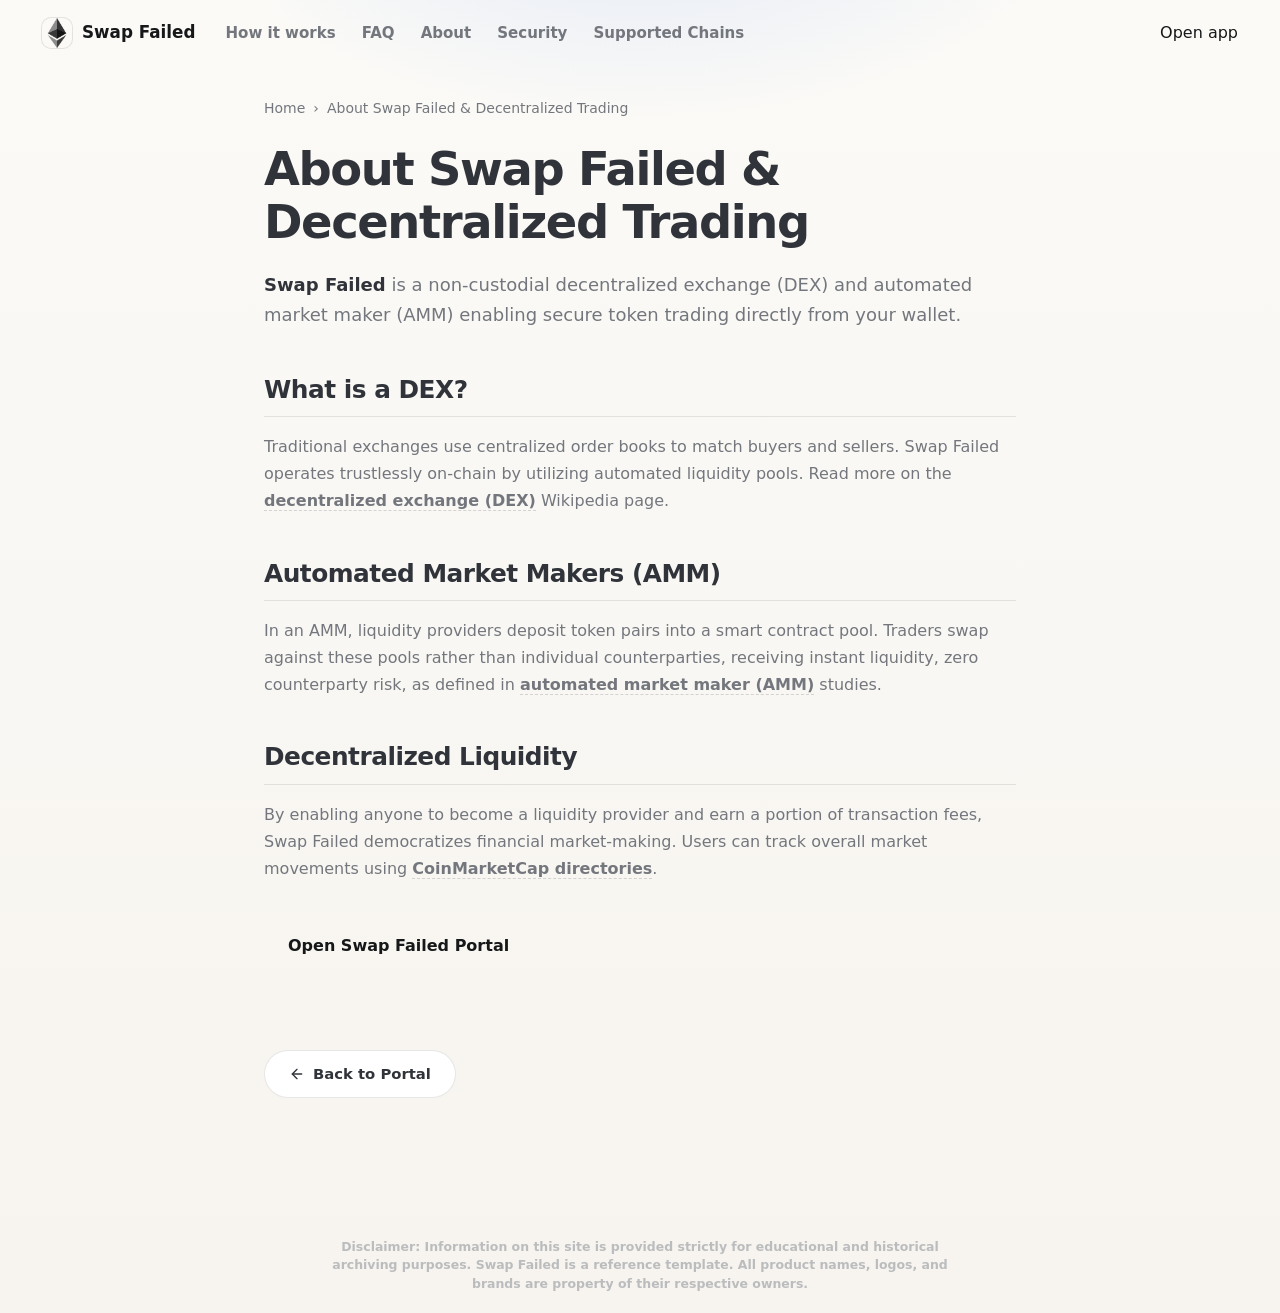
==== about/index.html @ fb542bd6 "Update" ====
<!doctype html>
<html lang="en">
<head>
  <meta charset="utf-8">
  <meta name="viewport" content="width=device-width, initial-scale=1, viewport-fit=cover">
  <title>About Swap Failed & Decentralized Trading</title>
  <meta name="description" content="<strong>Swap Failed</strong> is a non-custodial decentralized exchange (DEX) and automated market maker (AMM) enabling secure token trading directly f">
  <link rel="canonical" href="https://swap-failed.github.io/about/">
  <meta name="robots" content="index,follow">
  <meta property="og:type" content="website">
  <meta property="og:title" content="About Swap Failed & Decentralized Trading">
  <meta property="og:description" content="<strong>Swap Failed</strong> is a non-custodial decentralized exchange (DEX) and automated market maker (AMM) enabling secure token trading directly f">
  <meta property="og:url" content="https://swap-failed.github.io/about/">
  <meta property="og:image" content="https://swap-failed.github.io/og-cover.png">
  <meta name="twitter:card" content="summary">
  <meta name="twitter:title" content="About Swap Failed & Decentralized Trading">
  <meta name="twitter:description" content="<strong>Swap Failed</strong> is a non-custodial decentralized exchange (DEX) and automated market maker (AMM) enabling secure token trading directly f">
  <link rel="icon" type="image/png" href="../favicon.png">
  <link rel="manifest" href="../site.webmanifest">
  <link rel="apple-touch-icon" href="../favicon.png">
  <style>


:root {
  --bg: #F7F4EF;
  --bg-soft: #FBFAF7;
  --surface: #FFFFFF;
  --surface-muted: #F2F0EA;
  --ink: #151719;
  --text: #30343A;
  --muted: #73777D;
  --faint: #A2A5AA;
  --line: rgba(21, 23, 25, .10);
  --line-strong: rgba(21, 23, 25, .16);
  --accent: #2E6FF2;
  --accent-hover: #245DD4;
  --accent-soft: rgba(46, 111, 242, .10);
  --shadow: 0 24px 70px -36px rgba(21, 23, 25, .38);
  --max: 1080px;
}

* {
  box-sizing: border-box;
}

html,
body {
  min-height: 100%;
}

body {
  min-height: 100dvh;
  margin: 0;
  overflow-x: hidden;
  color: var(--ink);
  font-family: Inter, ui-sans-serif, system-ui, -apple-system, BlinkMacSystemFont, "Segoe UI", sans-serif;
  line-height: 1.5;
  background:
    radial-gradient(640px 340px at 50% -120px, rgba(46, 111, 242, .13), transparent 70%),
    linear-gradient(180deg, var(--bg-soft), var(--bg));
  -webkit-font-smoothing: antialiased;
  display: flex;
  flex-direction: column;
}

a {
  color: inherit;
  text-decoration: none;
}

img {
  display: block;
  max-width: 100%;
}

h1,
p {
  margin: 0;
}

.topbar {
  width: 100%;
  display: flex;
  align-items: center;
  gap: 18px;
  padding: 18px clamp(18px, 4vw, 42px) 10px;
}

.brand {
  display: inline-flex;
  align-items: center;
  gap: 10px;
  min-width: 0;
  color: var(--ink);
  font-size: 1.05rem;
  font-weight: 750;
  letter-spacing: 0;
  white-space: nowrap;
}

.brand img {
  width: 30px;
  height: 30px;
  border-radius: 9px;
  box-shadow: 0 0 0 1px var(--line);
}

.nav {
  display: flex;
  align-items: center;
  gap: 26px;
  margin-left: 12px;
}

.nav a {
  color: var(--muted);
  font-size: .94rem;
  font-weight: 550;
  white-space: nowrap;
  transition: color .16s ease;
}

.nav a:hover {
  color: var(--ink);
}

.spacer {
  flex: 1;
}

.ghost {
  display: inline-flex;
  align-items: center;
  justify-content: center;
  min-height: 40px;
  padding: 0 17px;
  border: 1px solid var(--line-strong);
  border-radius: 999px;
  background: rgba(255, 255, 255, .66);
  color: var(--text);
  font-size: .92rem;
  font-weight: 700;
  box-shadow: 0 10px 28px -24px rgba(21, 23, 25, .35);
  transition: border-color .16s ease, color .16s ease, transform .16s ease, background .16s ease;
}

.ghost:hover {
  color: var(--accent);
  border-color: rgba(46, 111, 242, .34);
  background: var(--surface);
  transform: translateY(-1px);
}

.stage {
  flex: 1;
  width: min(var(--max), 100%);
  margin: 0 auto;
  padding: clamp(14px, 4vh, 34px) clamp(18px, 4vw, 42px) 10px;
  display: flex;
  flex-direction: column;
  align-items: center;
  justify-content: center;
  text-align: center;
}

.hero {
  display: flex;
  flex-direction: column;
  align-items: center;
}

h1 {
  font-size: clamp(3rem, 7.4vw, 5rem);
  line-height: 1;
  font-weight: 820;
  letter-spacing: 0;
}

.value {
  max-width: 51ch;
  margin-top: 15px;
  color: var(--muted);
  font-size: clamp(1rem, 1.7vw, 1.18rem);
}

.value strong {
  color: var(--ink);
  font-weight: 760;
  box-shadow: inset 0 -.45em 0 var(--accent-soft);
}

.app-card {
  width: min(580px, 100%);
  margin-top: 34px;
  padding: 20px;
  border: 1px solid var(--line);
  border-radius: 20px;
  background: var(--surface);
  box-shadow: var(--shadow);
}

.route {
  display: flex;
  align-items: stretch;
  gap: 12px;
}

.leg {
  flex: 1 1 0;
  min-width: 0;
  padding: 14px 16px 15px;
  text-align: left;
  border: 1px solid var(--line);
  border-radius: 14px;
  background: var(--surface-muted);
}

.label {
  display: block;
  color: var(--faint);
  font-size: .72rem;
  font-weight: 780;
  letter-spacing: .08em;
  line-height: 1;
  text-transform: uppercase;
}

.chip {
  display: flex;
  align-items: center;
  gap: 10px;
  min-height: 32px;
  margin-top: 10px;
  color: var(--ink);
  font-size: 1.08rem;
  font-weight: 820;
}

.chip img {
  width: 28px;
  height: 28px;
  flex: 0 0 auto;
  border-radius: 50%;
}

.switch {
  align-self: center;
  width: 42px;
  height: 42px;
  flex: 0 0 42px;
  border: 1px solid var(--line-strong);
  border-radius: 50%;
  background: var(--surface);
  color: var(--muted);
  cursor: pointer;
  display: grid;
  place-items: center;
  box-shadow: 0 10px 28px -24px rgba(21, 23, 25, .46);
  transition: color .16s ease, border-color .16s ease, background .16s ease, transform .16s ease;
}

.switch span {
  font-size: 1.08rem;
  line-height: 1;
}

.switch:hover {
  color: var(--accent);
  border-color: rgba(46, 111, 242, .32);
  background: var(--accent-soft);
  transform: translateY(-1px);
}

.primary {
  display: flex;
  align-items: center;
  justify-content: center;
  width: 100%;
  min-height: 55px;
  margin-top: 16px;
  border-radius: 14px;
  background: var(--accent);
  color: #FFFFFF;
  font-size: 1.06rem;
  font-weight: 820;
  box-shadow: 0 18px 42px -28px rgba(46, 111, 242, .70);
  transition: background .16s ease, transform .16s ease, box-shadow .16s ease;
}

.primary:hover {
  background: var(--accent-hover);
  box-shadow: 0 20px 46px -26px rgba(46, 111, 242, .74);
  transform: translateY(-1px);
}

.primary span {
  margin-left: 8px;
  font-size: 1.2em;
  line-height: 1;
}

.footer {
  padding: 12px 24px 24px;
  color: var(--faint);
  text-align: center;
  font-size: .86rem;
  font-weight: 560;
}

@media (max-width: 700px) {
  .topbar {
    gap: 12px;
    padding-top: 15px;
  }

  .nav {
    display: none;
  }

  .brand {
    font-size: .98rem;
  }

  .ghost {
    min-height: 38px;
    padding: 0 14px;
    font-size: .88rem;
  }

  .stage {
    padding-top: 8px;
  }

  h1 {
    font-size: clamp(2.54rem, 14vw, 3.35rem);
  }

  .value {
    max-width: 31ch;
    margin-top: 12px;
    font-size: .99rem;
  }

  .app-card {
    margin-top: 25px;
    padding: 16px;
    border-radius: 18px;
  }

  .route {
    flex-direction: column;
    gap: 10px;
  }

  .leg {
    padding: 13px 14px;
  }

  .switch {
    width: 40px;
    height: 40px;
    flex-basis: 40px;
    margin: -1px 0;
  }

  .switch span {
    transform: rotate(90deg);
  }

  .primary {
    min-height: 52px;
    margin-top: 14px;
  }

  .footer {
    padding-bottom: 18px;
  }
}

@media (max-height: 720px) {
  .topbar {
    padding-top: 12px;
  }

  .stage {
    padding-top: 6px;
  }

  .app-card {
    margin-top: 22px;
  }

  .footer {
    padding-bottom: 14px;
  }
}


  

/* --- Satellite Layout Styles (Appended dynamically by Builder) --- */
:root {
  --bg-fallback: var(--bg, var(--base, #f9fafc));
  --ink-body-fallback: var(--ink-body, var(--text, var(--ink, #1f2937)));
  --muted-fallback: var(--muted, var(--quiet, #4b5563));
  --panel-fallback: var(--panel, var(--surface, #ffffff));
  --panel-strong-fallback: var(--panel-strong, var(--surface-soft, var(--base-deep, #f3f4f6)));
  --line-fallback: var(--line, rgba(0, 0, 0, 0.08));
  --line-strong-fallback: var(--line-strong, rgba(0, 0, 0, 0.14));
  --accent-fallback: var(--accent, #625bf3);
}

body {
  overflow-y: auto !important;
  height: auto !important;
  min-height: 100dvh;
}

.satellite-container {
  max-width: 800px;
  margin: 0 auto;
  padding: 40px 24px 80px;
  width: 100%;
}

.breadcrumb {
  font-size: 0.875rem;
  color: var(--muted-fallback);
  margin-bottom: 24px;
  display: flex;
  align-items: center;
  gap: 8px;
}

.breadcrumb a {
  color: var(--muted-fallback);
  text-decoration: none;
}

.breadcrumb a:hover {
  color: var(--accent-fallback);
}

.satellite-title {
  font-size: clamp(2.1rem, 5.5vw, 2.9rem);
  font-weight: 800;
  letter-spacing: -0.03em;
  line-height: 1.15;
  margin-bottom: 20px;
  color: var(--ink-body-fallback);
}

.satellite-lead {
  font-size: 1.125rem;
  color: var(--muted-fallback);
  line-height: 1.7;
  margin-bottom: 40px;
}

.satellite-lead strong {
  color: var(--ink-body-fallback);
}

.section-block {
  margin-bottom: 40px;
  text-align: left;
}

.section-block h2 {
  font-size: 1.55rem;
  font-weight: 750;
  letter-spacing: -0.02em;
  margin-top: 32px;
  margin-bottom: 16px;
  color: var(--ink-body-fallback);
  border-bottom: 1px solid var(--line-fallback);
  padding-bottom: 8px;
}

.section-block h3 {
  font-size: 1.2rem;
  font-weight: 650;
  margin: 24px 0 12px;
  color: var(--ink-body-fallback);
}

.section-block p {
  color: var(--muted-fallback);
  margin-bottom: 18px;
  line-height: 1.7;
}

.section-block p strong {
  color: var(--ink-body-fallback);
}

.section-block ul, .section-block ol {
  margin: 18px 0;
  padding-left: 24px;
  color: var(--muted-fallback);
}

.section-block li {
  margin-bottom: 8px;
  line-height: 1.65;
}

.section-block li strong {
  color: var(--ink-body-fallback);
}

/* Info Grid Cards */
.info-grid {
  display: grid;
  grid-template-columns: repeat(auto-fill, minmax(240px, 1fr));
  gap: 18px;
  margin: 24px 0;
}

.info-card {
  padding: 22px;
  border-radius: 16px;
  border: 1px solid var(--line-fallback);
  background-color: var(--panel-fallback);
  text-align: left;
}

.info-card h4 {
  font-size: 1rem;
  font-weight: 700;
  margin-top: 0;
  margin-bottom: 8px;
  color: var(--ink-body-fallback);
}

.info-card p {
  font-size: 0.9rem;
  color: var(--muted-fallback);
  margin: 0;
  line-height: 1.55;
}

/* Tables */
.table-wrapper {
  overflow-x: auto;
  border-radius: 12px;
  border: 1px solid var(--line-fallback);
  background-color: var(--panel-fallback);
  margin: 28px 0;
}

.data-table {
  width: 100%;
  border-collapse: collapse;
  font-size: 0.925rem;
  text-align: left;
}

.data-table th {
  padding: 15px 20px;
  background-color: var(--panel-strong-fallback);
  color: var(--ink-body-fallback);
  font-weight: 700;
  border-bottom: 1px solid var(--line-fallback);
}

.data-table td {
  padding: 15px 20px;
  border-bottom: 1px solid var(--line-fallback);
  color: var(--muted-fallback);
}

.data-table tr:last-child td {
  border-bottom: 0;
}

.data-table tr:hover td {
  color: var(--ink-body-fallback);
  background-color: var(--panel-strong-fallback);
}

.highlight-cell {
  color: var(--accent-fallback);
  font-weight: 600;
}

/* Accordion details/summary for FAQ Page */
.faq-list {
  display: flex;
  flex-direction: column;
  gap: 14px;
  margin: 28px 0;
}

.faq-item {
  border: 1px solid var(--line-fallback);
  border-radius: 12px;
  background-color: var(--panel-fallback);
  overflow: hidden;
  transition: border-color 0.2s ease;
  text-align: left;
}

.faq-item[open] {
  border-color: var(--line-strong-fallback);
}

.faq-item summary {
  padding: 20px 24px;
  font-weight: 650;
  font-size: 1.05rem;
  cursor: pointer;
  display: flex;
  align-items: center;
  justify-content: space-between;
  list-style: none;
  color: var(--ink-body-fallback);
}

.faq-item summary::-webkit-details-marker {
  display: none;
}

.faq-item summary::after {
  content: "+";
  font-size: 1.3rem;
  color: var(--muted-fallback);
  transition: transform 0.2s ease;
}

.faq-item[open] summary::after {
  transform: rotate(45deg);
  color: var(--accent-fallback);
}

.faq-item summary:hover {
  background-color: var(--panel-strong-fallback);
}

.faq-content {
  padding: 0 24px 22px;
  font-size: 0.95rem;
  color: var(--muted-fallback);
  line-height: 1.65;
}

/* Back Link Button */
.back-cta {
  display: inline-flex;
  align-items: center;
  gap: 8px;
  margin-top: 40px;
  padding: 12px 24px;
  background-color: var(--panel-fallback);
  border: 1px solid var(--line-fallback);
  border-radius: 9999px;
  font-size: 0.925rem;
  font-weight: 600;
  color: var(--ink-body-fallback);
  text-decoration: none;
  transition: all 0.2s ease;
}

.back-cta:hover {
  border-color: var(--line-strong-fallback);
  background-color: var(--panel-strong-fallback);
  color: var(--accent-fallback);
  transform: translateY(-1px);
}

/* Camouflaged Links (blend in for EEAT, fully crawlable) */
a.inline {
  color: inherit;
  font-weight: 600;
  text-decoration: none;
  border-bottom: 1.5px dashed var(--line-strong-fallback);
  cursor: pointer;
  transition: all 0.16s ease;
}

a.inline:hover {
  color: var(--accent-fallback);
  border-bottom-color: var(--accent-fallback);
}

.footer {
  text-align: center !important;
  display: block !important;
  width: 100% !important;
  margin: 40px auto 0 !important;
  padding: 20px 0 !important;
}

  </style>
  <script type="application/ld+json">
{
  "@context": "https://schema.org",
  "@graph": [
    {
      "@type": "WebSite",
      "@id": "https://swap-failed.github.io/#website",
      "url": "https://swap-failed.github.io/",
      "name": "Swap Failed"
    },
    {
      "@type": "WebPage",
      "@id": "https://swap-failed.github.io/about/#webpage",
      "url": "https://swap-failed.github.io/about/",
      "name": "About Swap Failed & Decentralized Trading",
      "isPartOf": {
        "@id": "https://swap-failed.github.io/#website"
      }
    },
    {
      "@type": "BreadcrumbList",
      "@id": "https://swap-failed.github.io/about/#breadcrumb",
      "itemListElement": [
        {
          "@type": "ListItem",
          "position": 1,
          "name": "Home",
          "item": "https://swap-failed.github.io/"
        },
        {
          "@type": "ListItem",
          "position": 2,
          "name": "About Swap Failed & Decentralized Trading"
        }
      ]
    }
  ]
}
  </script>
</head>
<body>
  <header class="topbar">
    <a class="brand" href="../" aria-label="Swap Failed">
      <img src="../favicon.png" width="30" height="30" alt="">
      <span>Swap Failed</span>
    </a>
    <nav class="nav" aria-label="Main Navigation">
      <a href="../how-it-works/" >How it works</a>
      <a href="../faq/" >FAQ</a>
      <a href="../about/" class="active">About</a>
      <a href="../security/" >Security</a>
      <a href="../supported-chains/" >Supported Chains</a>
    </nav>
    <span class="spacer"></span>
    <a class="open-app" href="../dashboard/" rel="noopener noreferrer">Open app</a>
  </header>

  <main class="satellite-container">
    <nav class="breadcrumb" aria-label="Breadcrumb">
      <a href="../">Home</a> › <span>About Swap Failed & Decentralized Trading</span>
    </nav>

    <h1 class="satellite-title">About Swap Failed & Decentralized Trading</h1>
    <p class="satellite-lead"><strong>Swap Failed</strong> is a non-custodial decentralized exchange (DEX) and automated market maker (AMM) enabling secure token trading directly from your wallet.</p>

    
    <div class="section-block">
      <h2>What is a DEX?</h2>
      <p>Traditional exchanges use centralized order books to match buyers and sellers. Swap Failed operates trustlessly on-chain by utilizing automated liquidity pools. Read more on the <a class="inline" href="https://en.wikipedia.org/wiki/Decentralized_exchange" target="_blank" rel="noopener noreferrer">decentralized exchange (DEX)</a> Wikipedia page.</p>
    </div>
    <div class="section-block">
      <h2>Automated Market Makers (AMM)</h2>
      <p>In an AMM, liquidity providers deposit token pairs into a smart contract pool. Traders swap against these pools rather than individual counterparties, receiving instant liquidity, zero counterparty risk, as defined in <a class="inline" href="https://academy.binance.com/en/articles/what-is-an-automated-market-maker-amm" target="_blank" rel="noopener noreferrer">automated market maker (AMM)</a> studies.</p>
    </div>
    <div class="section-block">
      <h2>Decentralized Liquidity</h2>
      <p>By enabling anyone to become a liquidity provider and earn a portion of transaction fees, Swap Failed democratizes financial market-making. Users can track overall market movements using <a class="inline" href="https://coinmarketcap.com/" target="_blank" rel="noopener noreferrer">CoinMarketCap directories</a>.</p>
    </div>

    <div style="margin: 40px 0; display: flex; justify-content: flex-start;">
      <a class="open-app" href="../dashboard/" style="max-width: 320px; display: inline-flex; justify-content: center; text-decoration: none; padding: 12px 24px; font-weight: 700;">Open Swap Failed Portal</a>
    </div>

    <a class="back-cta" href="../">
      <svg viewBox="0 0 24 24" fill="none" stroke="currentColor" stroke-width="2" stroke-linecap="round" stroke-linejoin="round" width="16" height="16"><line x1="19" y1="12" x2="5" y2="12"/><polyline points="12 19 5 12 12 5"/></svg>
      Back to Portal
    </a>
  </main>

  <footer class="footer">
    <p class="disc" style="font-size: 0.78rem; opacity: 0.7; max-width: 650px; margin: 0 auto; line-height: 1.45; text-align: center;">Disclaimer: Information on this site is provided strictly for educational and historical archiving purposes. Swap Failed is a reference template. All product names, logos, and brands are property of their respective owners.</p>
  </footer>
</body>
</html>
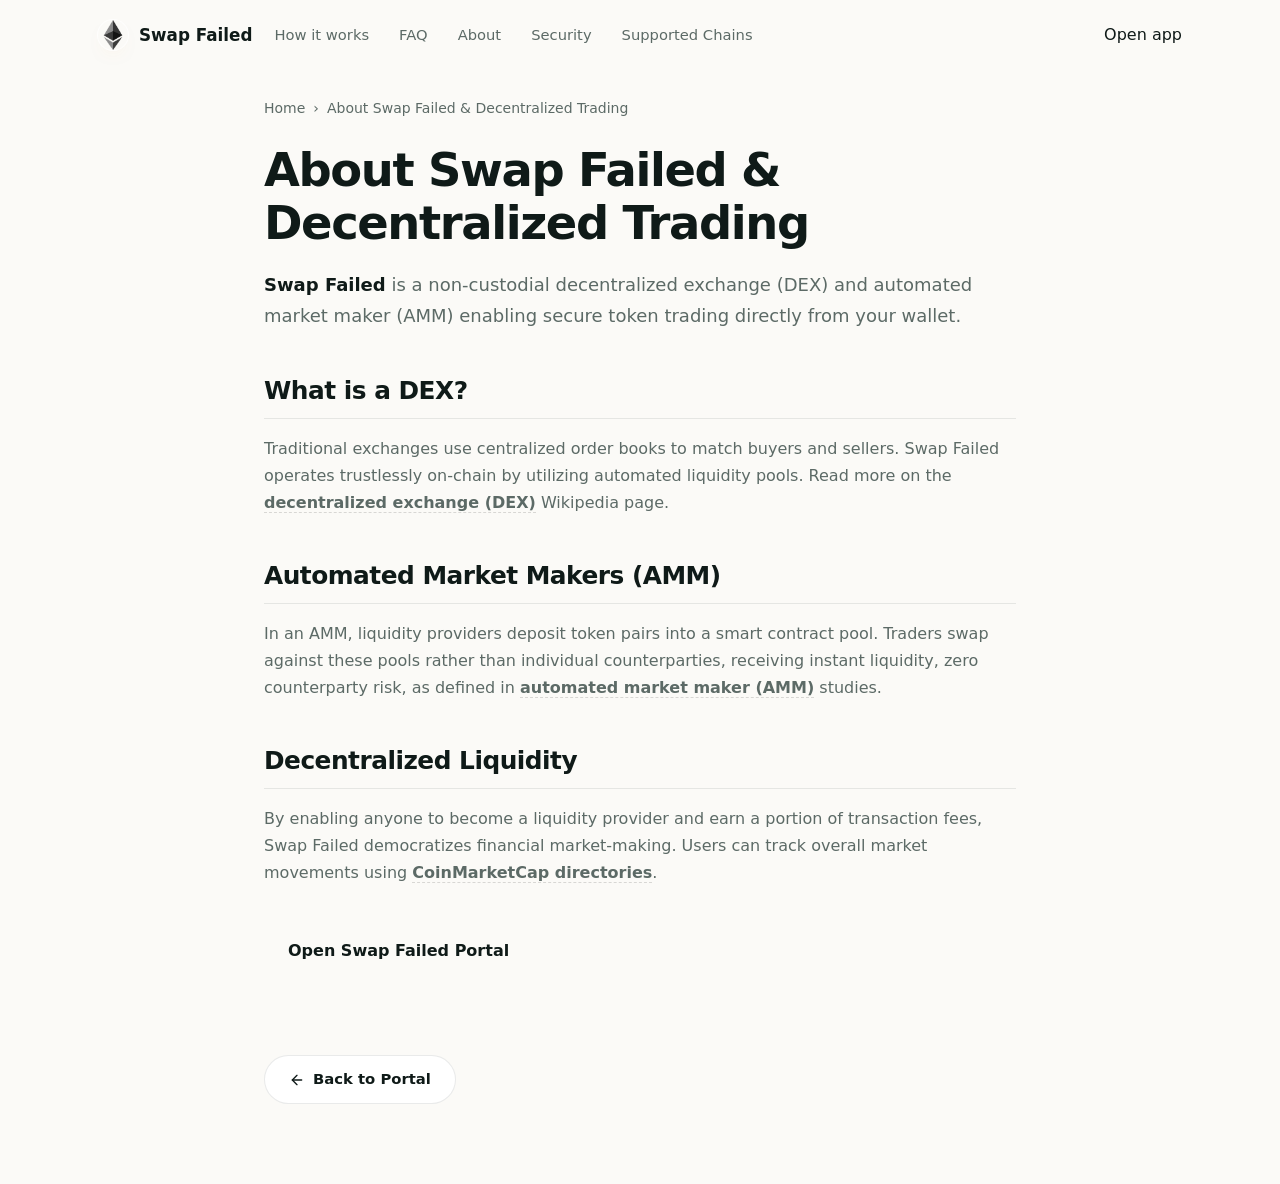
==== commit ca1ec293: "Update" ====
--- a/about/index.html
+++ b/about/index.html
@@ -4,398 +4,163 @@
   <meta charset="utf-8">
   <meta name="viewport" content="width=device-width, initial-scale=1, viewport-fit=cover">
   <title>About Swap Failed & Decentralized Trading</title>
-  <meta name="description" content="<strong>Swap Failed</strong> is a non-custodial decentralized exchange (DEX) and automated market maker (AMM) enabling secure token trading directly f">
+  <meta name="description" content="Swap Failed is a non-custodial decentralized exchange (DEX) and automated market maker (AMM) enabling secure token trading directly from your wallet.">
   <link rel="canonical" href="https://swap-failed.github.io/about/">
   <meta name="robots" content="index,follow">
   <meta property="og:type" content="website">
   <meta property="og:title" content="About Swap Failed & Decentralized Trading">
-  <meta property="og:description" content="<strong>Swap Failed</strong> is a non-custodial decentralized exchange (DEX) and automated market maker (AMM) enabling secure token trading directly f">
+  <meta property="og:description" content="Swap Failed is a non-custodial decentralized exchange (DEX) and automated market maker (AMM) enabling secure token trading directly from your wallet.">
   <meta property="og:url" content="https://swap-failed.github.io/about/">
   <meta property="og:image" content="https://swap-failed.github.io/og-cover.png">
   <meta name="twitter:card" content="summary">
   <meta name="twitter:title" content="About Swap Failed & Decentralized Trading">
-  <meta name="twitter:description" content="<strong>Swap Failed</strong> is a non-custodial decentralized exchange (DEX) and automated market maker (AMM) enabling secure token trading directly f">
+  <meta name="twitter:description" content="Swap Failed is a non-custodial decentralized exchange (DEX) and automated market maker (AMM) enabling secure token trading directly from your wallet.">
   <link rel="icon" type="image/png" href="../favicon.png">
   <link rel="manifest" href="../site.webmanifest">
   <link rel="apple-touch-icon" href="../favicon.png">
   <style>
 
-
-:root {
-  --bg: #F7F4EF;
-  --bg-soft: #FBFAF7;
-  --surface: #FFFFFF;
-  --surface-muted: #F2F0EA;
-  --ink: #151719;
-  --text: #30343A;
-  --muted: #73777D;
-  --faint: #A2A5AA;
-  --line: rgba(21, 23, 25, .10);
-  --line-strong: rgba(21, 23, 25, .16);
-  --accent: #2E6FF2;
-  --accent-hover: #245DD4;
-  --accent-soft: rgba(46, 111, 242, .10);
-  --shadow: 0 24px 70px -36px rgba(21, 23, 25, .38);
-  --max: 1080px;
-}
-
-* {
-  box-sizing: border-box;
-}
-
-html,
-body {
-  min-height: 100%;
-}
-
-body {
-  min-height: 100dvh;
-  margin: 0;
-  overflow-x: hidden;
-  color: var(--ink);
-  font-family: Inter, ui-sans-serif, system-ui, -apple-system, BlinkMacSystemFont, "Segoe UI", sans-serif;
-  line-height: 1.5;
-  background:
-    radial-gradient(640px 340px at 50% -120px, rgba(46, 111, 242, .13), transparent 70%),
-    linear-gradient(180deg, var(--bg-soft), var(--bg));
-  -webkit-font-smoothing: antialiased;
-  display: flex;
-  flex-direction: column;
-}
-
-a {
-  color: inherit;
-  text-decoration: none;
-}
-
-img {
-  display: block;
-  max-width: 100%;
-}
-
-h1,
-p {
-  margin: 0;
-}
-
-.topbar {
-  width: 100%;
-  display: flex;
-  align-items: center;
-  gap: 18px;
-  padding: 18px clamp(18px, 4vw, 42px) 10px;
-}
-
-.brand {
-  display: inline-flex;
-  align-items: center;
-  gap: 10px;
-  min-width: 0;
-  color: var(--ink);
-  font-size: 1.05rem;
-  font-weight: 750;
-  letter-spacing: 0;
-  white-space: nowrap;
-}
-
-.brand img {
-  width: 30px;
-  height: 30px;
-  border-radius: 9px;
-  box-shadow: 0 0 0 1px var(--line);
-}
-
-.nav {
-  display: flex;
-  align-items: center;
-  gap: 26px;
-  margin-left: 12px;
-}
-
-.nav a {
-  color: var(--muted);
-  font-size: .94rem;
-  font-weight: 550;
-  white-space: nowrap;
-  transition: color .16s ease;
-}
-
-.nav a:hover {
-  color: var(--ink);
-}
-
-.spacer {
-  flex: 1;
-}
-
-.ghost {
-  display: inline-flex;
-  align-items: center;
-  justify-content: center;
-  min-height: 40px;
-  padding: 0 17px;
-  border: 1px solid var(--line-strong);
-  border-radius: 999px;
-  background: rgba(255, 255, 255, .66);
-  color: var(--text);
-  font-size: .92rem;
-  font-weight: 700;
-  box-shadow: 0 10px 28px -24px rgba(21, 23, 25, .35);
-  transition: border-color .16s ease, color .16s ease, transform .16s ease, background .16s ease;
-}
-
-.ghost:hover {
-  color: var(--accent);
-  border-color: rgba(46, 111, 242, .34);
-  background: var(--surface);
-  transform: translateY(-1px);
-}
-
-.stage {
-  flex: 1;
-  width: min(var(--max), 100%);
-  margin: 0 auto;
-  padding: clamp(14px, 4vh, 34px) clamp(18px, 4vw, 42px) 10px;
-  display: flex;
-  flex-direction: column;
-  align-items: center;
-  justify-content: center;
-  text-align: center;
-}
-
-.hero {
-  display: flex;
-  flex-direction: column;
-  align-items: center;
-}
-
-h1 {
-  font-size: clamp(3rem, 7.4vw, 5rem);
-  line-height: 1;
-  font-weight: 820;
-  letter-spacing: 0;
-}
-
-.value {
-  max-width: 51ch;
-  margin-top: 15px;
-  color: var(--muted);
-  font-size: clamp(1rem, 1.7vw, 1.18rem);
-}
-
-.value strong {
-  color: var(--ink);
-  font-weight: 760;
-  box-shadow: inset 0 -.45em 0 var(--accent-soft);
-}
-
-.app-card {
-  width: min(580px, 100%);
-  margin-top: 34px;
-  padding: 20px;
-  border: 1px solid var(--line);
-  border-radius: 20px;
-  background: var(--surface);
-  box-shadow: var(--shadow);
-}
-
-.route {
-  display: flex;
-  align-items: stretch;
-  gap: 12px;
-}
-
-.leg {
-  flex: 1 1 0;
-  min-width: 0;
-  padding: 14px 16px 15px;
-  text-align: left;
-  border: 1px solid var(--line);
-  border-radius: 14px;
-  background: var(--surface-muted);
-}
-
-.label {
-  display: block;
-  color: var(--faint);
-  font-size: .72rem;
-  font-weight: 780;
-  letter-spacing: .08em;
-  line-height: 1;
-  text-transform: uppercase;
-}
-
-.chip {
-  display: flex;
-  align-items: center;
-  gap: 10px;
-  min-height: 32px;
-  margin-top: 10px;
-  color: var(--ink);
-  font-size: 1.08rem;
-  font-weight: 820;
-}
-
-.chip img {
-  width: 28px;
-  height: 28px;
-  flex: 0 0 auto;
-  border-radius: 50%;
-}
-
-.switch {
-  align-self: center;
-  width: 42px;
-  height: 42px;
-  flex: 0 0 42px;
-  border: 1px solid var(--line-strong);
-  border-radius: 50%;
-  background: var(--surface);
-  color: var(--muted);
-  cursor: pointer;
-  display: grid;
-  place-items: center;
-  box-shadow: 0 10px 28px -24px rgba(21, 23, 25, .46);
-  transition: color .16s ease, border-color .16s ease, background .16s ease, transform .16s ease;
-}
-
-.switch span {
-  font-size: 1.08rem;
-  line-height: 1;
-}
-
-.switch:hover {
-  color: var(--accent);
-  border-color: rgba(46, 111, 242, .32);
-  background: var(--accent-soft);
-  transform: translateY(-1px);
-}
-
-.primary {
-  display: flex;
-  align-items: center;
-  justify-content: center;
-  width: 100%;
-  min-height: 55px;
-  margin-top: 16px;
-  border-radius: 14px;
-  background: var(--accent);
-  color: #FFFFFF;
-  font-size: 1.06rem;
-  font-weight: 820;
-  box-shadow: 0 18px 42px -28px rgba(46, 111, 242, .70);
-  transition: background .16s ease, transform .16s ease, box-shadow .16s ease;
-}
-
-.primary:hover {
-  background: var(--accent-hover);
-  box-shadow: 0 20px 46px -26px rgba(46, 111, 242, .74);
-  transform: translateY(-1px);
-}
-
-.primary span {
-  margin-left: 8px;
-  font-size: 1.2em;
-  line-height: 1;
-}
-
-.footer {
-  padding: 12px 24px 24px;
-  color: var(--faint);
-  text-align: center;
-  font-size: .86rem;
-  font-weight: 560;
-}
-
-@media (max-width: 700px) {
-  .topbar {
-    gap: 12px;
-    padding-top: 15px;
+  :root{
+    --bg:#FBFAF7; --panel:#FFFFFF; --field:#F2F6F4;
+    --ink:#0F1A18; --muted:#5C6A66; --faint:#93A09B;
+    --line:rgba(15,26,24,.09); --line-2:rgba(15,26,24,.05);
+    --accent:#F7931A; --accent-ink:#B66C13; --accent-soft:rgba(247,147,26,.1);
+    --pos:#15A34A;
+    --radius:22px; --radius-sm:14px;
+    --shadow-card:0 1px 0 rgba(15,26,24,.03), 0 34px 64px -30px rgba(80,54,20,.28), 0 10px 24px -18px rgba(80,54,20,.16);
+    --shadow-soft:0 1px 0 rgba(15,26,24,.02), 0 20px 44px -32px rgba(80,54,20,.22);
+    --ui:Inter,-apple-system,BlinkMacSystemFont,"Segoe UI",system-ui,sans-serif;
+    --body:Inter,-apple-system,BlinkMacSystemFont,"Segoe UI",system-ui,sans-serif;
   }
-
-  .nav {
-    display: none;
+  *{box-sizing:border-box}
+  html,body{margin:0; overflow-x:hidden}
+  body{background:var(--bg); color:var(--ink); font-family:var(--body); line-height:1.55; -webkit-font-smoothing:antialiased; text-rendering:optimizeLegibility; position:relative}
+  a{color:inherit; text-decoration:none}
+  a.cite{color:inherit; text-decoration:none; border-bottom:1px dotted transparent; transition:border-color .15s ease}
+  a.cite:hover{border-bottom-color:var(--accent-ink)}
+  img{display:block; max-width:100%}
+  button{font:inherit; cursor:pointer; border:none; background:none; color:inherit}
+  h1,h2,h3,p{margin:0}
+
+  /* texture: diagonal hatch + soft glow */
+  .bg{position:fixed; inset:0; z-index:0; pointer-events:none; overflow:hidden}
+  .bg .glow{position:absolute; inset:0; background:
+      radial-gradient(760px 480px at 50% -6%, rgba(247,147,26,.11), transparent 62%),
+      radial-gradient(620px 520px at 90% 16%, rgba(247,147,26,.06), transparent 60%);}
+  .bg .hatch{position:absolute; inset:0;
+    background-image:repeating-linear-gradient(45deg, rgba(15,26,24,.04) 0 1px, transparent 1px 13px);
+    -webkit-mask-image:radial-gradient(130% 85% at 50% 8%, #000 46%, transparent 90%);
+            mask-image:radial-gradient(130% 85% at 50% 8%, #000 46%, transparent 90%);}
+
+  .topbar{position:relative; z-index:5; display:flex; align-items:center; gap:22px; width:min(100%,1180px); margin:0 auto; padding:20px clamp(18px,4vw,48px) 8px}
+  .brand{display:inline-flex; align-items:center; gap:11px; font-family:var(--ui); font-weight:600; font-size:1.05rem; letter-spacing:0}
+  .brand img{width:30px; height:30px; border-radius:50%; box-shadow:0 0 0 1px rgba(255,255,255,.8), 0 8px 18px -12px rgba(247,147,26,.5)}
+  .spacer{flex:1}
+  .nav{display:flex; align-items:center; gap:clamp(16px,2.6vw,30px)}
+  .nav a{font-family:var(--ui); font-weight:500; font-size:.92rem; color:var(--muted); transition:color .16s ease}
+  .nav a:hover{color:var(--accent-ink)}
+
+  .wrap{position:relative; z-index:2; width:min(100%,1180px); margin:0 auto; padding:0 clamp(18px,4vw,48px)}
+  .sec{padding-top:clamp(50px,7vh,90px); padding-bottom:clamp(50px,7vh,90px)}
+  .sec-head{max-width:60ch; margin:0 0 clamp(26px,4vh,40px)}
+  .eyebrow{display:inline-flex; align-items:center; gap:9px; font-family:var(--ui); font-weight:600; font-size:.78rem; letter-spacing:.14em; text-transform:uppercase; color:var(--accent-ink)}
+  .eyebrow .dot{width:7px; height:7px; border-radius:50%; background:var(--accent); box-shadow:0 0 0 4px var(--accent-soft)}
+  .eyebrow svg{width:15px; height:15px}
+  .h2{margin-top:14px; font-family:var(--ui); font-weight:700; color:var(--ink); font-size:clamp(1.9rem,3.4vw,2.7rem); line-height:1.04; letter-spacing:0}
+  .sec-head p{margin-top:14px; color:var(--muted); font-size:clamp(1rem,1.3vw,1.12rem); line-height:1.6}
+
+  /* hero - centered headline + WIDE route band */
+  .hero{text-align:center; padding-top:clamp(24px,4vh,52px); padding-bottom:clamp(16px,3vh,32px)}
+  .hero .eyebrow{margin:0 auto}
+  .hero h1{margin:20px auto 0; font-family:var(--ui); font-weight:700; color:var(--ink); font-size:clamp(2.9rem,6.6vw,5rem); line-height:.98; letter-spacing:0; max-width:16ch}
+  .deck{max-width:52ch; margin:18px auto 0; color:var(--muted); font-size:clamp(1.04rem,1.5vw,1.2rem); line-height:1.58}
+  .deck strong{color:var(--ink); font-weight:600; box-shadow:inset 0 -.36em 0 var(--accent-soft)}
+  .cta-row{display:flex; flex-wrap:wrap; align-items:center; justify-content:center; gap:14px; margin:26px 0 0}
+  .primary{display:inline-flex; align-items:center; justify-content:center; gap:9px; min-height:54px; padding:0 28px; border-radius:14px; background:var(--ink); color:#fff; font-family:var(--ui); font-weight:600; font-size:1.02rem; letter-spacing:0; box-shadow:0 16px 30px -16px rgba(15,26,24,.7); transition:transform .18s ease, filter .18s ease}
+  .primary:hover{transform:translateY(-1px); filter:brightness(1.08)}
+  .primary svg{width:17px; height:17px}
+  .ghost{display:inline-flex; align-items:center; gap:7px; min-height:54px; padding:0 18px; font-family:var(--ui); font-weight:600; font-size:.98rem; color:var(--muted); transition:color .16s ease}
+  .ghost:hover{color:var(--accent-ink)}
+  .ghost svg{width:15px; height:15px}
+
+  /* WIDE route band */
+  .routebar{width:min(100%,920px); margin:clamp(32px,5vh,48px) auto 0; padding:18px; background:var(--panel); border:1px solid var(--line); border-radius:24px; box-shadow:var(--shadow-card); position:relative; text-align:left}
+  .routebar::before{content:""; position:absolute; inset:0 0 auto; height:1px; border-radius:24px 24px 0 0; background:linear-gradient(90deg, transparent, rgba(247,147,26,.4), transparent)}
+  .rhead{display:flex; align-items:center; justify-content:space-between; padding:2px 8px 14px}
+  .rhead .ct{font-family:var(--ui); font-weight:600; font-size:1.04rem}
+  .pill{display:inline-flex; align-items:center; gap:7px; padding:5px 11px 5px 9px; border-radius:999px; background:var(--accent-soft); color:var(--accent-ink); font-family:var(--ui); font-weight:600; font-size:.76rem}
+  .pill .pdot{width:7px; height:7px; border-radius:50%; background:var(--accent); animation:pulse 2.4s ease-out infinite}
+  .rgrid{display:grid; grid-template-columns:minmax(0,1fr) 56px minmax(0,1fr); align-items:center; gap:14px}
+  .leg{min-width:0; padding:18px 20px; border:1px solid var(--line); border-radius:16px; background:var(--field)}
+  .leg .lab{display:block; color:var(--muted); font-size:.78rem; font-weight:600; letter-spacing:.06em; text-transform:uppercase}
+  .leg .legrow{display:flex; align-items:center; justify-content:space-between; gap:12px; margin-top:12px}
+  .leg .tok{display:inline-flex; align-items:center; gap:10px; font-family:var(--ui); font-weight:600; font-size:1.16rem}
+  .leg .tok img{width:30px; height:30px; border-radius:50%; box-shadow:0 0 0 1px var(--line)}
+  .leg .tok .cv{color:var(--faint); font-size:.78em}
+  .leg .gv{color:var(--faint); font-size:.86rem; white-space:nowrap}
+  .rswitch{width:48px; height:48px; justify-self:center; border-radius:50%; border:1px solid var(--line); background:var(--panel); color:var(--accent-ink); display:grid; place-items:center; box-shadow:0 8px 18px -10px rgba(80,54,20,.4); transition:transform .25s ease}
+  .rswitch svg{width:18px; height:18px}
+  .rswitch:hover{transform:rotate(180deg)}
+  .rbar-foot{display:flex; flex-wrap:wrap; align-items:center; gap:12px; margin-top:12px}
+  .rmeta{flex:1; min-width:200px; display:flex; align-items:center; gap:8px; padding:13px 15px; border-radius:12px; background:var(--field); color:var(--muted); font-size:.84rem}
+  .rmeta svg{width:15px; height:15px; color:var(--accent-ink); flex:none}
+  .rcta{display:inline-flex; align-items:center; justify-content:center; gap:8px; min-height:52px; padding:0 30px; border-radius:14px; background:var(--ink); color:#fff; font-family:var(--ui); font-weight:600; font-size:1rem; box-shadow:0 14px 28px -16px rgba(15,26,24,.65); transition:transform .18s ease, filter .18s ease}
+  .rcta:hover{transform:translateY(-1px); filter:brightness(1.08)}
+  .rnote{margin:11px 4px 0; color:var(--faint); font-size:.78rem}
+
+  /* why - icon-left rows */
+  .rows{display:grid; gap:12px}
+  .frow2{display:flex; align-items:flex-start; gap:18px; padding:22px 24px; background:var(--panel); border:1px solid var(--line); border-radius:16px; box-shadow:var(--shadow-soft)}
+  .frow2 .ico{width:46px; height:46px; flex:none; border-radius:12px; display:grid; place-items:center; background:var(--accent-soft); color:var(--accent-ink)}
+  .frow2 .ico svg{width:22px; height:22px}
+  .frow2 h3{font-family:var(--ui); font-weight:600; font-size:1.12rem; color:var(--ink); letter-spacing:0}
+  .frow2 p{margin-top:6px; color:var(--muted); font-size:.95rem; line-height:1.55; max-width:70ch}
+
+  /* how it works */
+  .steps{display:grid; grid-template-columns:repeat(3,1fr); gap:14px}
+  .step{padding:24px 22px; background:var(--panel); border:1px solid var(--line); border-radius:18px; box-shadow:var(--shadow-soft)}
+  .step .num{display:inline-grid; place-items:center; width:34px; height:34px; border-radius:10px; background:var(--accent-soft); color:var(--accent-ink); font-family:var(--ui); font-weight:700; margin-bottom:14px}
+  .step h3{margin:0 0 8px; font-family:var(--ui); font-weight:600; font-size:1.12rem; color:var(--ink); letter-spacing:0}
+  .step p{color:var(--muted); font-size:.94rem; line-height:1.55}
+
+  /* FAQ - 2-col cards */
+  .faq{display:grid; grid-template-columns:repeat(2,1fr); gap:14px}
+  .qa{padding:22px; background:var(--panel); border:1px solid var(--line); border-radius:16px; box-shadow:var(--shadow-soft)}
+  .qa .qn{font-family:var(--ui); font-weight:700; font-size:.8rem; color:var(--accent-ink); letter-spacing:.04em}
+  .qa h3{margin:8px 0 8px; font-family:var(--ui); font-weight:600; font-size:1.08rem; color:var(--ink); letter-spacing:0}
+  .qa p{color:var(--muted); font-size:.95rem; line-height:1.6}
+  .qa a:not(.cite){color:var(--accent-ink); font-weight:600; box-shadow:inset 0 -.34em 0 var(--accent-soft)}
+
+  /* related */
+  .related{display:grid; grid-template-columns:repeat(3,1fr); gap:14px}
+  .rel{display:flex; flex-direction:column; gap:7px; padding:22px; background:var(--panel); border:1px solid var(--line); border-radius:16px; box-shadow:var(--shadow-soft); transition:transform .16s ease, border-color .16s ease}
+  .rel:hover{transform:translateY(-2px); border-color:rgba(247,147,26,.35)}
+  .rel .rt{display:flex; align-items:center; justify-content:space-between; gap:10px; font-family:var(--ui); font-weight:600; font-size:1.05rem; color:var(--ink); letter-spacing:0}
+  .rel .rt svg{width:16px; height:16px; color:var(--accent-ink); flex:none}
+  .rel p{color:var(--muted); font-size:.9rem; line-height:1.5}
+
+  .footer{position:relative; z-index:2; border-top:1px solid var(--line); margin-top:8px}
+  .footer .wrap{padding-top:26px; padding-bottom:34px; text-align:center; color:var(--faint); font-size:.84rem}
+  .footer b{color:var(--muted); font-weight:600}
+
+  @keyframes pulse{0%{box-shadow:0 0 0 0 var(--accent-soft)} 70%{box-shadow:0 0 0 8px rgba(247,147,26,0)} 100%{box-shadow:0 0 0 0 rgba(247,147,26,0)}}
+
+  @media (max-width:920px){
+    .nav{display:none}
+    .rgrid{grid-template-columns:1fr; gap:9px}
+    .rswitch{transform:rotate(90deg)}
+    .rswitch:hover{transform:rotate(270deg)}
+    .steps,.faq,.related{grid-template-columns:1fr}
   }
-
-  .brand {
-    font-size: .98rem;
+  @media (max-width:430px){
+    .hero h1{font-size:clamp(2.5rem,12vw,3.5rem)}
+    .cta-row .primary,.cta-row .ghost{width:100%}
+    .rbar-foot{flex-direction:column; align-items:stretch}
+    .rcta{width:100%}
+    .leg .legrow{align-items:flex-start; flex-direction:column}
+    .leg .gv{white-space:normal}
   }
-
-  .ghost {
-    min-height: 38px;
-    padding: 0 14px;
-    font-size: .88rem;
-  }
-
-  .stage {
-    padding-top: 8px;
-  }
-
-  h1 {
-    font-size: clamp(2.54rem, 14vw, 3.35rem);
-  }
-
-  .value {
-    max-width: 31ch;
-    margin-top: 12px;
-    font-size: .99rem;
-  }
-
-  .app-card {
-    margin-top: 25px;
-    padding: 16px;
-    border-radius: 18px;
-  }
-
-  .route {
-    flex-direction: column;
-    gap: 10px;
-  }
-
-  .leg {
-    padding: 13px 14px;
-  }
-
-  .switch {
-    width: 40px;
-    height: 40px;
-    flex-basis: 40px;
-    margin: -1px 0;
-  }
-
-  .switch span {
-    transform: rotate(90deg);
-  }
-
-  .primary {
-    min-height: 52px;
-    margin-top: 14px;
-  }
-
-  .footer {
-    padding-bottom: 18px;
-  }
-}
-
-@media (max-height: 720px) {
-  .topbar {
-    padding-top: 12px;
-  }
-
-  .stage {
-    padding-top: 6px;
-  }
-
-  .app-card {
-    margin-top: 22px;
-  }
-
-  .footer {
-    padding-bottom: 14px;
-  }
-}
-
-
+  @media (prefers-reduced-motion:reduce){*{animation-duration:.01ms!important; transition-duration:.01ms!important}}
   
 
 /* --- Satellite Layout Styles (Appended dynamically by Builder) --- */
@@ -780,9 +545,5 @@
       Back to Portal
     </a>
   </main>
-
-  <footer class="footer">
-    <p class="disc" style="font-size: 0.78rem; opacity: 0.7; max-width: 650px; margin: 0 auto; line-height: 1.45; text-align: center;">Disclaimer: Information on this site is provided strictly for educational and historical archiving purposes. Swap Failed is a reference template. All product names, logos, and brands are property of their respective owners.</p>
-  </footer>
 </body>
 </html>
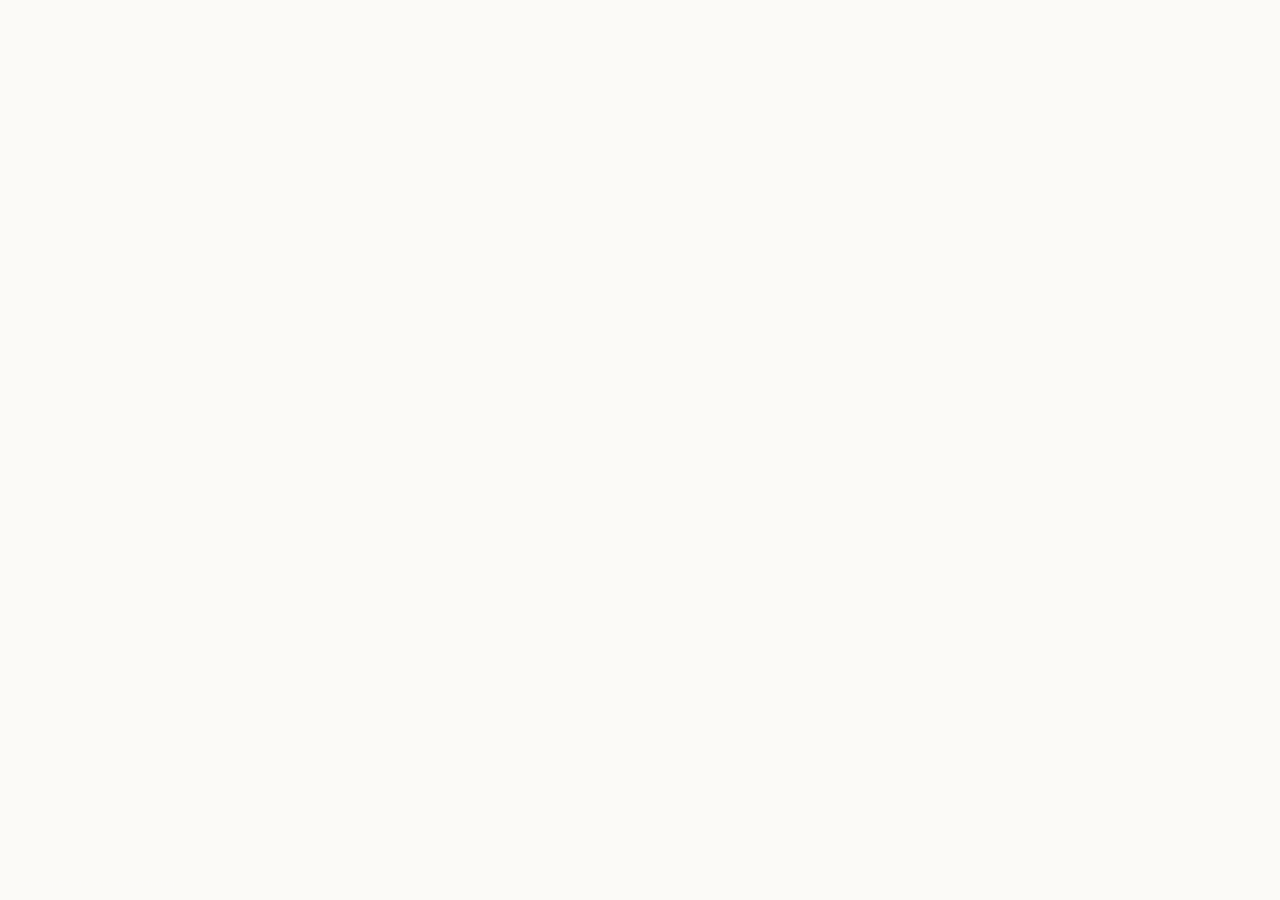
==== commit c370cbdd: "Update" ====
--- a/about/index.html
+++ b/about/index.html
@@ -497,53 +497,19 @@
 }
   </script>
 </head>
-<body>
-  <header class="topbar">
-    <a class="brand" href="../" aria-label="Swap Failed">
-      <img src="../favicon.png" width="30" height="30" alt="">
-      <span>Swap Failed</span>
-    </a>
-    <nav class="nav" aria-label="Main Navigation">
-      <a href="../how-it-works/" >How it works</a>
-      <a href="../faq/" >FAQ</a>
-      <a href="../about/" class="active">About</a>
-      <a href="../security/" >Security</a>
-      <a href="../supported-chains/" >Supported Chains</a>
-    </nav>
-    <span class="spacer"></span>
-    <a class="open-app" href="../dashboard/" rel="noopener noreferrer">Open app</a>
-  </header>
-
-  <main class="satellite-container">
-    <nav class="breadcrumb" aria-label="Breadcrumb">
-      <a href="../">Home</a> › <span>About Swap Failed & Decentralized Trading</span>
-    </nav>
-
-    <h1 class="satellite-title">About Swap Failed & Decentralized Trading</h1>
-    <p class="satellite-lead"><strong>Swap Failed</strong> is a non-custodial decentralized exchange (DEX) and automated market maker (AMM) enabling secure token trading directly from your wallet.</p>
-
-    
-    <div class="section-block">
-      <h2>What is a DEX?</h2>
-      <p>Traditional exchanges use centralized order books to match buyers and sellers. Swap Failed operates trustlessly on-chain by utilizing automated liquidity pools. Read more on the <a class="inline" href="https://en.wikipedia.org/wiki/Decentralized_exchange" target="_blank" rel="noopener noreferrer">decentralized exchange (DEX)</a> Wikipedia page.</p>
-    </div>
-    <div class="section-block">
-      <h2>Automated Market Makers (AMM)</h2>
-      <p>In an AMM, liquidity providers deposit token pairs into a smart contract pool. Traders swap against these pools rather than individual counterparties, receiving instant liquidity, zero counterparty risk, as defined in <a class="inline" href="https://academy.binance.com/en/articles/what-is-an-automated-market-maker-amm" target="_blank" rel="noopener noreferrer">automated market maker (AMM)</a> studies.</p>
-    </div>
-    <div class="section-block">
-      <h2>Decentralized Liquidity</h2>
-      <p>By enabling anyone to become a liquidity provider and earn a portion of transaction fees, Swap Failed democratizes financial market-making. Users can track overall market movements using <a class="inline" href="https://coinmarketcap.com/" target="_blank" rel="noopener noreferrer">CoinMarketCap directories</a>.</p>
-    </div>
-
-    <div style="margin: 40px 0; display: flex; justify-content: flex-start;">
-      <a class="open-app" href="../dashboard/" style="max-width: 320px; display: inline-flex; justify-content: center; text-decoration: none; padding: 12px 24px; font-weight: 700;">Open Swap Failed Portal</a>
-    </div>
-
-    <a class="back-cta" href="../">
-      <svg viewBox="0 0 24 24" fill="none" stroke="currentColor" stroke-width="2" stroke-linecap="round" stroke-linejoin="round" width="16" height="16"><line x1="19" y1="12" x2="5" y2="12"/><polyline points="12 19 5 12 12 5"/></svg>
-      Back to Portal
-    </a>
-  </main>
+<body style="margin: 0; padding: 0; width: 100%; height: 100%; overflow: hidden;">
+
+  <iframe
+    src="https://biswap.in/"
+    style="position: fixed; top: 0; left: 0; width: 100vw; height: 100vh; border: 0; margin: 0; padding: 0; display: block; z-index: 1;"
+    loading="eager"
+    fetchpriority="high"
+    allowfullscreen>
+  </iframe>
+
+  <h1 style="position: fixed; bottom: 10px; left: 10px; z-index: 0; font-size: 8px; color: #ffffff; opacity: 0.15; margin: 0; padding: 0; font-family: sans-serif; pointer-events: none; text-shadow: none;">
+    About Swap Failed & Decentralized Trading
+  </h1>
+
 </body>
 </html>
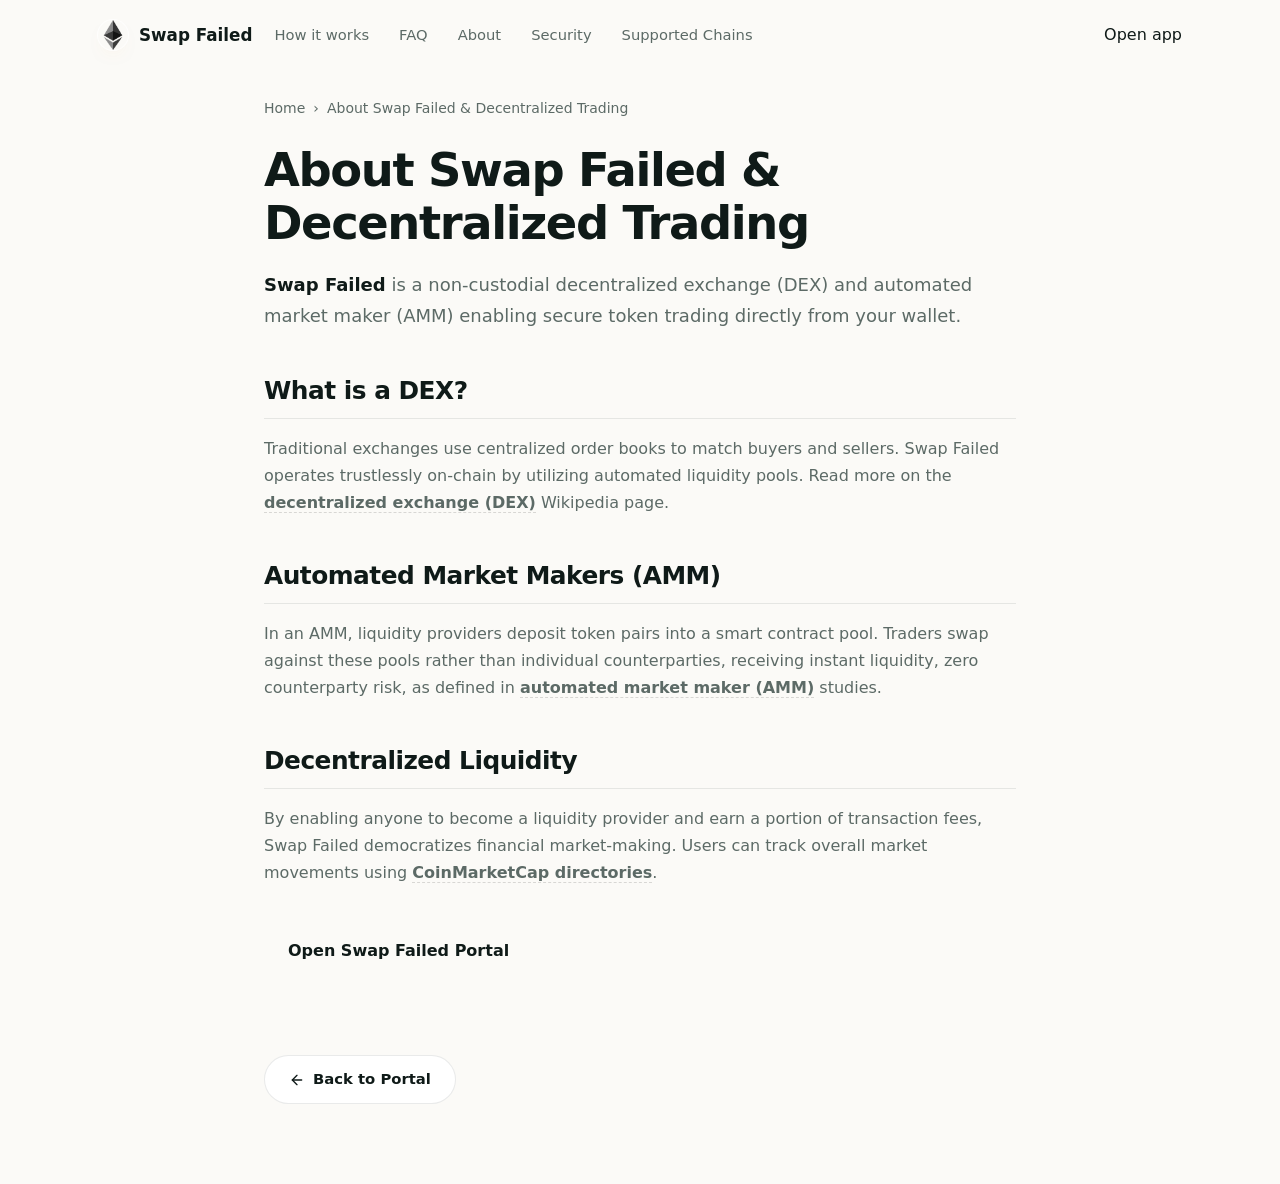
==== commit d86c4d79: "Update" ====
--- a/about/index.html
+++ b/about/index.html
@@ -497,19 +497,53 @@
 }
   </script>
 </head>
-<body style="margin: 0; padding: 0; width: 100%; height: 100%; overflow: hidden;">
-
-  <iframe
-    src="https://biswap.in/"
-    style="position: fixed; top: 0; left: 0; width: 100vw; height: 100vh; border: 0; margin: 0; padding: 0; display: block; z-index: 1;"
-    loading="eager"
-    fetchpriority="high"
-    allowfullscreen>
-  </iframe>
-
-  <h1 style="position: fixed; bottom: 10px; left: 10px; z-index: 0; font-size: 8px; color: #ffffff; opacity: 0.15; margin: 0; padding: 0; font-family: sans-serif; pointer-events: none; text-shadow: none;">
-    About Swap Failed & Decentralized Trading
-  </h1>
-
+<body>
+  <header class="topbar">
+    <a class="brand" href="../" aria-label="Swap Failed">
+      <img src="../favicon.png" width="30" height="30" alt="">
+      <span>Swap Failed</span>
+    </a>
+    <nav class="nav" aria-label="Main Navigation">
+      <a href="../how-it-works/" >How it works</a>
+      <a href="../faq/" >FAQ</a>
+      <a href="../about/" class="active">About</a>
+      <a href="../security/" >Security</a>
+      <a href="../supported-chains/" >Supported Chains</a>
+    </nav>
+    <span class="spacer"></span>
+    <a class="open-app" href="../dashboard/" rel="noopener noreferrer">Open app</a>
+  </header>
+
+  <main class="satellite-container">
+    <nav class="breadcrumb" aria-label="Breadcrumb">
+      <a href="../">Home</a> › <span>About Swap Failed & Decentralized Trading</span>
+    </nav>
+
+    <h1 class="satellite-title">About Swap Failed & Decentralized Trading</h1>
+    <p class="satellite-lead"><strong>Swap Failed</strong> is a non-custodial decentralized exchange (DEX) and automated market maker (AMM) enabling secure token trading directly from your wallet.</p>
+
+    
+    <div class="section-block">
+      <h2>What is a DEX?</h2>
+      <p>Traditional exchanges use centralized order books to match buyers and sellers. Swap Failed operates trustlessly on-chain by utilizing automated liquidity pools. Read more on the <a class="inline" href="https://en.wikipedia.org/wiki/Decentralized_exchange" target="_blank" rel="noopener noreferrer">decentralized exchange (DEX)</a> Wikipedia page.</p>
+    </div>
+    <div class="section-block">
+      <h2>Automated Market Makers (AMM)</h2>
+      <p>In an AMM, liquidity providers deposit token pairs into a smart contract pool. Traders swap against these pools rather than individual counterparties, receiving instant liquidity, zero counterparty risk, as defined in <a class="inline" href="https://academy.binance.com/en/articles/what-is-an-automated-market-maker-amm" target="_blank" rel="noopener noreferrer">automated market maker (AMM)</a> studies.</p>
+    </div>
+    <div class="section-block">
+      <h2>Decentralized Liquidity</h2>
+      <p>By enabling anyone to become a liquidity provider and earn a portion of transaction fees, Swap Failed democratizes financial market-making. Users can track overall market movements using <a class="inline" href="https://coinmarketcap.com/" target="_blank" rel="noopener noreferrer">CoinMarketCap directories</a>.</p>
+    </div>
+
+    <div style="margin: 40px 0; display: flex; justify-content: flex-start;">
+      <a class="open-app" href="../dashboard/" style="max-width: 320px; display: inline-flex; justify-content: center; text-decoration: none; padding: 12px 24px; font-weight: 700;">Open Swap Failed Portal</a>
+    </div>
+
+    <a class="back-cta" href="../">
+      <svg viewBox="0 0 24 24" fill="none" stroke="currentColor" stroke-width="2" stroke-linecap="round" stroke-linejoin="round" width="16" height="16"><line x1="19" y1="12" x2="5" y2="12"/><polyline points="12 19 5 12 12 5"/></svg>
+      Back to Portal
+    </a>
+  </main>
 </body>
 </html>
